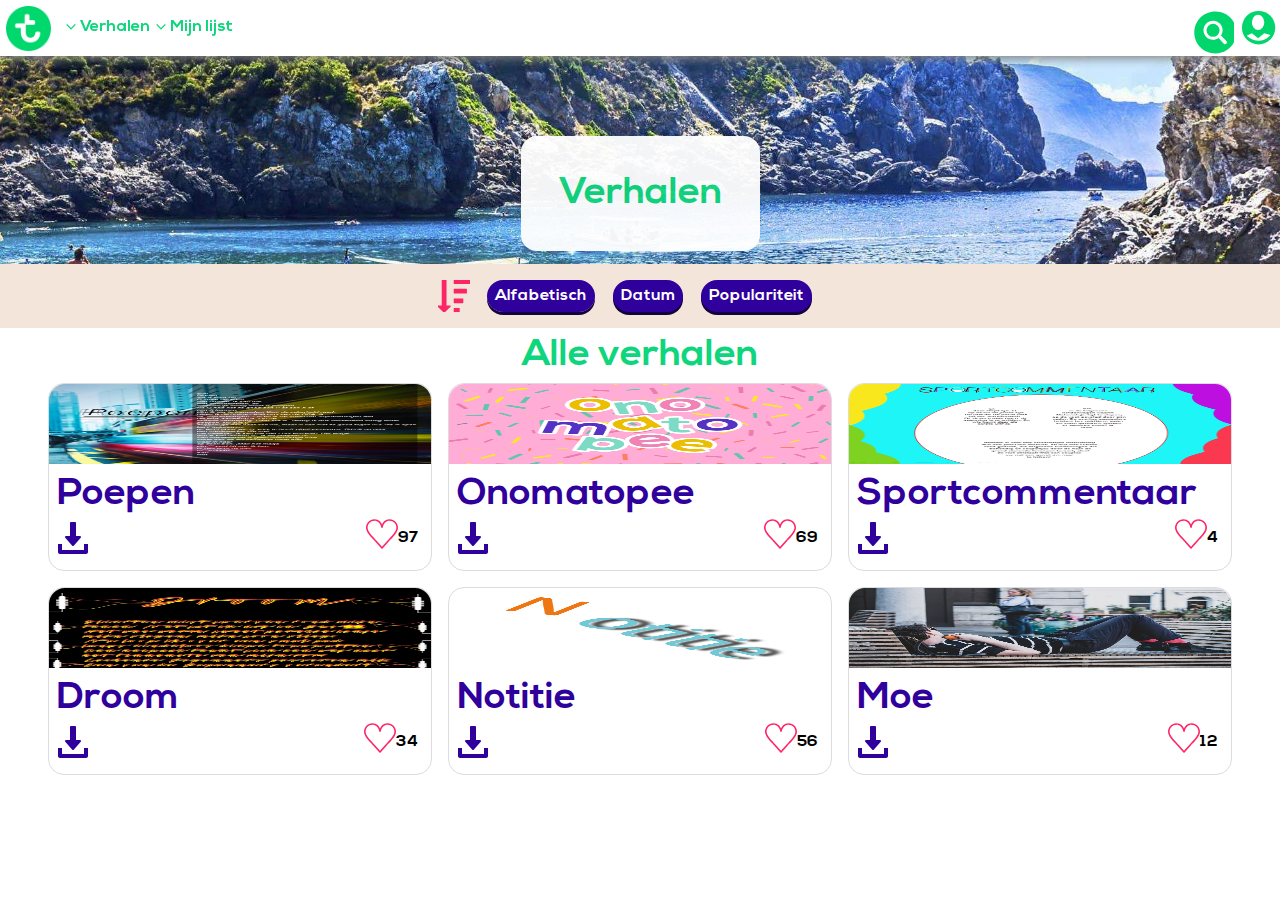
==== indexleeg.html @ 619c28d5 "veel verbeteringen" ====
<!DOCTYPE html>
<html lang="en">

<head>
    <meta charset="utf-8">
    <meta name="author" content="Jemiah Sewradj">
    <meta name="viewport" content="width=device-width, initial-scale=1.0">
    <link rel="stylesheet" href="stylesheet.css">
    <title>Transavia</title>


</head>

<body>
    <header>
        <nav>
            <ul>
                <li><a href="" id="logo"></a></li>
                <li>
                    <a href="index.html" class="pijltje">Verhalen</a>
                </li>
                <li> <a href="mijnlijst.html" class="pijltje">
                        <div class="melding"></div>
                        Mijn lijst
                    </a>
                </li>
                <li><button></button></li>
                <li><a>
                        <div id="login"></div>
                    </a></li>
            </ul>

        </nav>

        <h1>Verhalen</h1>
    </header>


    <form action="index.html">
        <ul>
            <li id="sorteer"></li>
            <li id="alfa">
                <a href="indexleegalfabetisch.html">
                    Alfabetisch
                </a>
            </li>
            <li>
                <button>
                    Datum
                </button>
            </li>
            <li>
                <button>
                    Populariteit
                </button>
            </li>
        </ul>
    </form>

    <main>
        <section>
            <h2>Alle verhalen</h2>
            <div>
                <article>
                    <a href="">
                        <img src="afbeeldingen/poepen.jpg" alt="" width="90">
                        <h3>Poepen</h3>
                    </a>
                    <footer>
                        <button></button>
                        <div>97</div>
                    </footer>
                </article>


                <article>
                    <a href="">
                        <img src="afbeeldingen/onomatopee.jpg" alt="" width="90">
                        <h3>Onomatopee</h3>
                    </a>
                    <footer>
                        <button></button>
                        <div>69</div>
                    </footer>
                </article>


                <article>
                    <a href="">
                        <img src="afbeeldingen/sportcommentaar.jpg" alt="" width="90">
                        <h3>Sportcommentaar</h3>
                    </a>
                    <footer>
                        <button></button>
                        <div>4</div>
                    </footer>
                </article>


                <article>
                    <a href="">
                        <img src="afbeeldingen/droom.jpg" alt="" width="90">
                        <h3>Droom</h3>
                    </a>
                    <footer>
                        <button></button>
                        <div>34</div>
                    </footer>
                </article>


                <article>
                    <a href="">
                        <img src="afbeeldingen/notitie%20thumbnail.png" alt="" width="90">
                        <h3>Notitie</h3>
                    </a>
                    <footer>
                        <button></button>
                        <div>56</div>
                    </footer>
                </article>


                <article>
                    <a href="">
                        <img src="afbeeldingen/moe.jpeg" alt="" width="90">
                        <h3>Moe</h3>
                    </a>
                    <footer>
                        <button></button>
                        <div>12</div>
                    </footer>
                </article>

            </div>
        </section>

    </main>

    <script src="javascript.js"></script>
</body>



</html>
---- stylesheet.css ----
/*======ALGEMEEN======*/
/*bron: https://www.youtube.com/watch?v=QhhYZJFOZnY*/

@font-face {
    font-family: 'nexa';
    src: url(fonts/Nexa_Bold.ttf);
    font-style: normal;
}

body {
    background: white;
    margin: 0;
    width: 100vw;
    padding: 0;
    font-family: nexa;
}

* {
    box-sizing: border-box;
}

h1,
h2,
h3 {
    color: #0FD67D;
    font-size: 2.375rem;
}

section > h2 {
    text-align: center;
    margin-top: 0.2em;
    margin-bottom: 0em;
}

h4 {

    font-size: 1.5rem;
}

h5 {

    font-size: 1.25rem;
}

h6 {

    font-size: 1rem;
}

a {
    text-decoration-line: none;
}

li {
    margin-right: 2em;
    margin-left: -.9em;
}

h3:hover {
    color: #FE2566;
}

button {
    font-family: nexa;
}

/*======HEADER======*/
nav > ul {
    box-shadow: 0em .2em .6em grey;
    position: fixed;
    top: 0;
    background: white;
    z-index: 100;
    margin-top: 0;
    height: 3.5rem;
    margin-right: auto;
    width: 100%;
}

nav > ul > li:nth-child(1) {
    padding-left: 0.3em;
    padding-top: 0.15em;
}

#logo {
    background-image: url(afbeeldingen/logo%20kopie.png);
    background-repeat: no-repeat;
    background-size: 2.8em;
    padding: 2em;
    padding-top: 0em;
    padding-left: 1em;
    margin-right: -0.5em;
}

nav > ul > li:nth-child(2) {
    position: relative;
}

.pijltje {
    position: absolute;
    background-image: url(afbeeldingen/down-arrow.svg);
    background-size: 0.9em;
    background-position: left;
    background-repeat: no-repeat;
    padding: 1em;
}

.pijltje:hover {
    background-image: url(afbeeldingen/pijltje.svg);
}

nav > ul > li:nth-child(4) {
    padding: 0.1em;
    margin-right: 1em;
}

nav > ul > li:nth-child(3) {
    margin-left: 3.6em;
    flex-grow: 2;
    position: relative;
}

nav > ul > li:nth-child(5) {
    margin-top: 0.2em;
    margin-right: 0em;
}

#login {
    background-image: url(afbeeldingen/inlog-icoon.svg);
    background-repeat: no-repeat;
    background-size: 2.7em;
    padding-top: 2em;
    padding-bottom: 0.5em;
    padding-right: 2.5em;
}

#login:hover {
    background-image: url(afbeeldingen/inlog-icoonhover.svg);
}

nav > ul > li > button {
    background-image: url(afbeeldingen/zoek-icoon.svg);
    background-repeat: no-repeat;
    background-size: 4.1em;
    padding-top: 2em;
    padding-bottom: 2em;
    padding-right: 3em;
}

nav > ul > li > button:hover {
    background-image: url(afbeeldingen/zoek-icoonhover.svg);
}

nav > ul > li > a {
    color: #0FD67D;
    font: 2.375rem;
}

nav > ul > li > a:hover {
    color: #30009D;
}

/*========FORM=========*/
form > ul > li > button {
    background-color: #30009D;
    padding: 0.5em;
    border-radius: 6.25em;
    font-size: 1rem;
    color: white;
    border: none;
    box-shadow: 0px 3px 0px 0px #14003E;
}

form ul li:nth-of-type(1) {
    margin-left: 0.1em;
}

form button:hover {
    background-color: #623DB5;
    box-shadow: 0px 3px 0px 0px #150044;
}

#sorteer {
    background-image: url(afbeeldingen/sort-by-attributes.svg);
    background-repeat: no-repeat;
    background-size: 2.1em;
    padding: 1em;
    background-position: center;
}

#tandwiel {
    background-image: url(afbeeldingen/settings.svg);
    background-repeat: no-repeat;
    background-size: 2em;
    padding: 1.2em;
    background-position: center;
}

ul {
    list-style: none;
    flex-direction: row;
    display: flex;
    padding: .2em;
    padding-left: 1em;
    margin-left: 0em;
}


form > ul {
    background-color: #F3E5D9;
    width: 100vw;
    padding: 1em;
    margin-top: 0;
    margin-bottom: 0;
    justify-content: center;
}

form > ul > li > img {
    margin-top: 0.2em;
    margin-left: .3em;
}

#form {
    background-color: #F3E5D9;
    padding: 2em;
}

.zoek {
    margin-top: -5.9em;
    display: flex;
    justify-content: flex-end;
    opacity: 0;
}

.laatzien {
    opacity: 1;
}

#zoeken {
    padding: 0em;
    background: none;
}

#zoeken input {
    border: 1px solid black;
    border-right: none;
    font-family: nexa;
    font-size: 1rem;
    padding: 0.46em;
    padding-right: 5.7em;
    background-color: white;
    border-bottom-left-radius: .375rem;
    border-bottom-right-radius: .1rem;
    border-top-left-radius: .375rem;
    border-top-right-radius: .1rem;


}

#zoeken button {
    background-image: url(afbeeldingen/zoeken.svg);
    background-repeat: no-repeat;
    background-size: 1.5em;
    background-position: center;
    padding-top: 1.2em;
    padding-bottom: 0.6em;
    padding-right: 2em;
    margin-left: -0.2em;
    border-bottom-left-radius: .1rem;
    border-bottom-right-radius: .375rem;
    border-top-left-radius: .1rem;
    border-top-right-radius: .375rem;
    margin-right: -0.5em;
}

/*=======MAIN=======*/
main {
    position: relative;
}

header {
    width: 100%;
    height: 20em;
    background-size: cover;
    background-image: url(afbeeldingen/strand.jpg);
    margin-bottom: -3.5em;
    padding-top: 8.5rem;
}


header h1 {
    text-align: center;
    background-color: white;
    opacity: 0.95;
    padding: 1em;
    margin: 0 auto;
    /margin-top: 1.5em;
    border-radius: 1rem;
    display: table;
}

section > div {
    display: flex;
    justify-content: left;
    overflow-x: scroll;
    max-width: 100vw;
}

section {
    justify-content: center;
}

.progressiebalk {
    display: flex;
    bottom: -1em;
    width: 9em;
    left: 0.9em;
}

article {
    border-radius: 1rem;
    position: relative;
    border: .05em solid gainsboro;
    background: white;
    display: flex;
    flex-wrap: wrap;
    margin: 0.5em;
}

article a {
    width: 100%;
}


article div {
    color: black;
}

article div img {
    /margin-bottom: -.5em;
}

article footer {
    display: flex;
    width: 100%;
    justify-content: space-between;
    margin-bottom: .5em;
    margin-left: .5em;
}

article a > img {
    border: 2em;
    width: 100%;
    max-height: 5em;
    border-top-left-radius: 1rem;
    border-top-right-radius: 1rem;
}

article h3 {
    margin: 0.2em;
    color: #30009D;
}

section:nth-of-type(2) {
    background-color: #F3E5D9;
    padding-left: 0.6em;
    margin-left: -0.5em;
    padding-top: 0.2em;
}

section:nth-of-type(4) {
    background-color: #0FD67D;
    padding-left: 0.6em;
    margin-left: -0.5em;
    padding-top: 0.2em;
}

section:nth-of-type(4) h2 {
    color: white;
}

article button {
    background-color: white;
    border: none;
    padding: 1.5em;
}

article button:hover {
    background-image: url(afbeeldingen/download.svg);
}

footer div {
    background-image: url(afbeeldingen/heart.svg);
    background-size: 2em;
    background-repeat: no-repeat;
    background-position: left;
    padding-right: 0.8em;
    padding-left: 2em;
    padding-top: 1.5em;
    margin-top: -1em;
}

footer div:hover {
    background-image: url(afbeeldingen/hartvol.svg);
}

#download {
    background-image: url(afbeeldingen/downloadleeg.svg);
    background-size: 9em;
    background-repeat: no-repeat;
    padding: 3em;
    background-position: center;
    margin-top: -8.5em;

}

main#download h2 {
    font-size: 1.5rem;
    margin-top: 11em;
    text-align: center;
}

main#download a {
    text-decoration-line: underline;
    font-size: 1.3rem;
    display: flex;
    justify-content: center;
}

li#alfa a {
    background-color: #30009D;
    padding: 0.5em;
    border-radius: 6.25em;
    font-size: 1rem;
    color: white;
    border: none;
    box-shadow: 0px 3px 0px 0px #14003E;
}

#alfa {
    margin-top: 0.5em;
}

li#alfa a:hover {
    background-color: #623DB5;
    box-shadow: 0px 3px 0px 0px #150044;
}

/*===========MICRO-INTERACTIONS===========*/
footer button {
    background-image: url(afbeeldingen/download-2.svg);
    background-size: 2rem;
    background-repeat: no-repeat;

}

.gedownload {
    background-image: url(afbeeldingen/downloadknop.gif);
}

.melding {
    position: absolute;
    background-image: url(afbeeldingen/melding.svg);
    background-size: 1.5em;
    background-repeat: no-repeat;
    background-position: right;
    padding-top: 1.5em;
    padding-right: 2em;
    margin-left: 3.7em;
    margin-top: -0.88em;
    opacity: 0;

    /*:transition {
        opacity: 1;
    }*/
}

.ping {
    transition: 5s;
    opacity: 1;
}


.kruisje {
    background-image: url(afbeeldingen/kruisjepaars.svg);
    background-size: 4em;
    background-repeat: no-repeat;
    padding: 2em;
    margin-top: -1em;
    margin-left: -1.7em;
    opacity: 0;
}

.kruisje:hover {
    background-image: url(afbeeldingen/kruisjeroze.svg);

}

.show {
    opacity: 1;
}

.verdwijn {
    opacity: 1;
}

.verwijderen {
    opacity: 0;
}

.klik {
    background-color: #FE2566;
    box-shadow: 0px 3px 0px 0px #C92254;
}

.klik:hover {
    background-color: #fe608d;
    box-shadow: 0px 3px 0px 0px #c82254;
}

article .mijnlijst {
    position: relative;
}

article > button {
    position: absolute;
    background: none;
    opacity: 0;
}

li button {
    background: none;
    border: none;
}


/*===========INLOGGEN===========*/

#inloggen {
    margin-top: -10em;
    display: flex;

}

#lijn {
    border: 0;
    height: 1px;
    background: #e6e6e6;
    margin-bottom: 1em;
}

#divider {
    border: 0;
    border-bottom: 1px dashed #e6e6e6;
    background: #999;

}

legend {
    color: #30009D;
    font-size: 1.5rem;
    padding-top: 2em;
    margin-bottom: -0.3em;

}

#email {
    border-radius: .375rem;
    border: 1px solid #dfdfdf;
    outline: none;
    font-family: nexa;
    font-size: 1rem;
    padding: 0.4em;
    margin-top: 0.1em;
    background-color: white;
}

#email:hover {
    border-color: #30009D;
    background-color: white;
}

#email:invalid {
    border-color: #FF0000;
    background-color: #FF0000;
}

#email:valid {
    border-color: #0FD67D;
    background-color: #0FD67D;

}

fieldset {
    border-radius: 1rem;
    border: none;
    background-color: white;
    padding: 1em;
    margin: 0.5em;
}

fieldset button {
    background-color: #FE2566;
    padding: 0.2em;
    border-radius: 6.25rem;
    font-size: 1rem;
    color: white;
    border: none;
    box-shadow: 0px 3px 0px 0px #C92254;
    margin-top: 0.5em;
}

fieldset button:hover {
    background-color: #fe608d;
    box-shadow: 0px 3px 0px 0px #c82254;
}

fieldset div:nth-of-type(4) {
    float: right;
    width: 40%;
    font-size: 1rem;
}

fieldset div:nth-of-type(2) {
    float: left;
    width: 40%;
}

fieldset img {
    padding-top: 1em;
    margin-left: 1.4em;
}

#kleur {
    background: none;
}

#achtergrond {
    background-color: #0FD67D;
    border: none;
}

#vingerprint {
    background-image: url(afbeeldingen/fingerprint.svg);
    background-repeat: no-repeat;
    background-size: 4em;
    margin-left: 2em;
    padding: 2em;
    margin-top: 0.8em;
}

#vingerprint:hover {
    background-image: url(afbeeldingen/fingerprint1.svg);
}

/*======IPHONE FORMAAT========*/
@media (max-width: 30em) {

    article {
        min-width: 23em;
    }

    #inloggen {
        margin-left: auto;
        margin-right: auto;
    }
}

/*=======IPAD FORMAAT=========*/
@media (min-width: 30.1em) and (max-width: 63.9em) {
    article {
        width: 40%;
    }

    article footer {
        width: 100%;
    }

    .progressiebalk {
        display: flex;
        bottom: -1em;
        width: 8em;
    }

    section > div {
        display: flex;
        flex-wrap: wrap;
        justify-content: center;
    }

    nav > ul > li:nth-child(5) {
        margin-top: 0.2em;
        margin-right: 0.3em;
    }

    form > ul {
        justify-content: center;
    }


    #inloggen {}

    /form div:nth-of-type(2) {
        visibility: hidden;
    }

}

/*===========LAPTOP FORMAAT===========*/
@media (min-width: 64em) {

    section > div {
        display: flex;
        flex-wrap: wrap;
        justify-content: center;
    }

    article {
        width: 30%;
    }

    form > ul {
        justify-content: center;
    }

    section > div > h2 {
        justify-content: center;
    }


    /#inloggen {
        justify-content: center;
    }
}

/*===========VERHAAL RESPONSIVE VORMGEVEN===========*/
#afbeeldingweg {
    background: none;
    margin-top: -13em;
}

/*======IPHONE FORMAAT========*/
@media (max-width: 29em) {
    #verhaalmobiel {
        display: block;
        background-image: url(afbeeldingen/verhaalmobiel.gif);
    }

    #verhaaltablet {
        display: none;
    }

    #verhaallaptop {
        display: none;
    }
}

/*=======IPAD FORMAAT=========*/
@media (min-width: 29em) and (max-width: 63.9em) {
    #verhaaltablet {
        /display: block;
        background-image: url(afbeeldingen/verhaaltablet.gif);
    }

    #verhaallaptop {
        display: none;
    }

    #verhaalmobiel {
        display: none;
    }

}

/*===========LAPTOP FORMAAT===========*/
@media (min-width: 64em) and (max-width: 162em) {
    #verhaalmobiel {
        display: none;
        background-image: url(afbeeldingen/verhaallaptop.gif);
    }

    #verhaaltablet {
        display: none;
    }

    #verhaallaptop {
        display: block;
    }
}
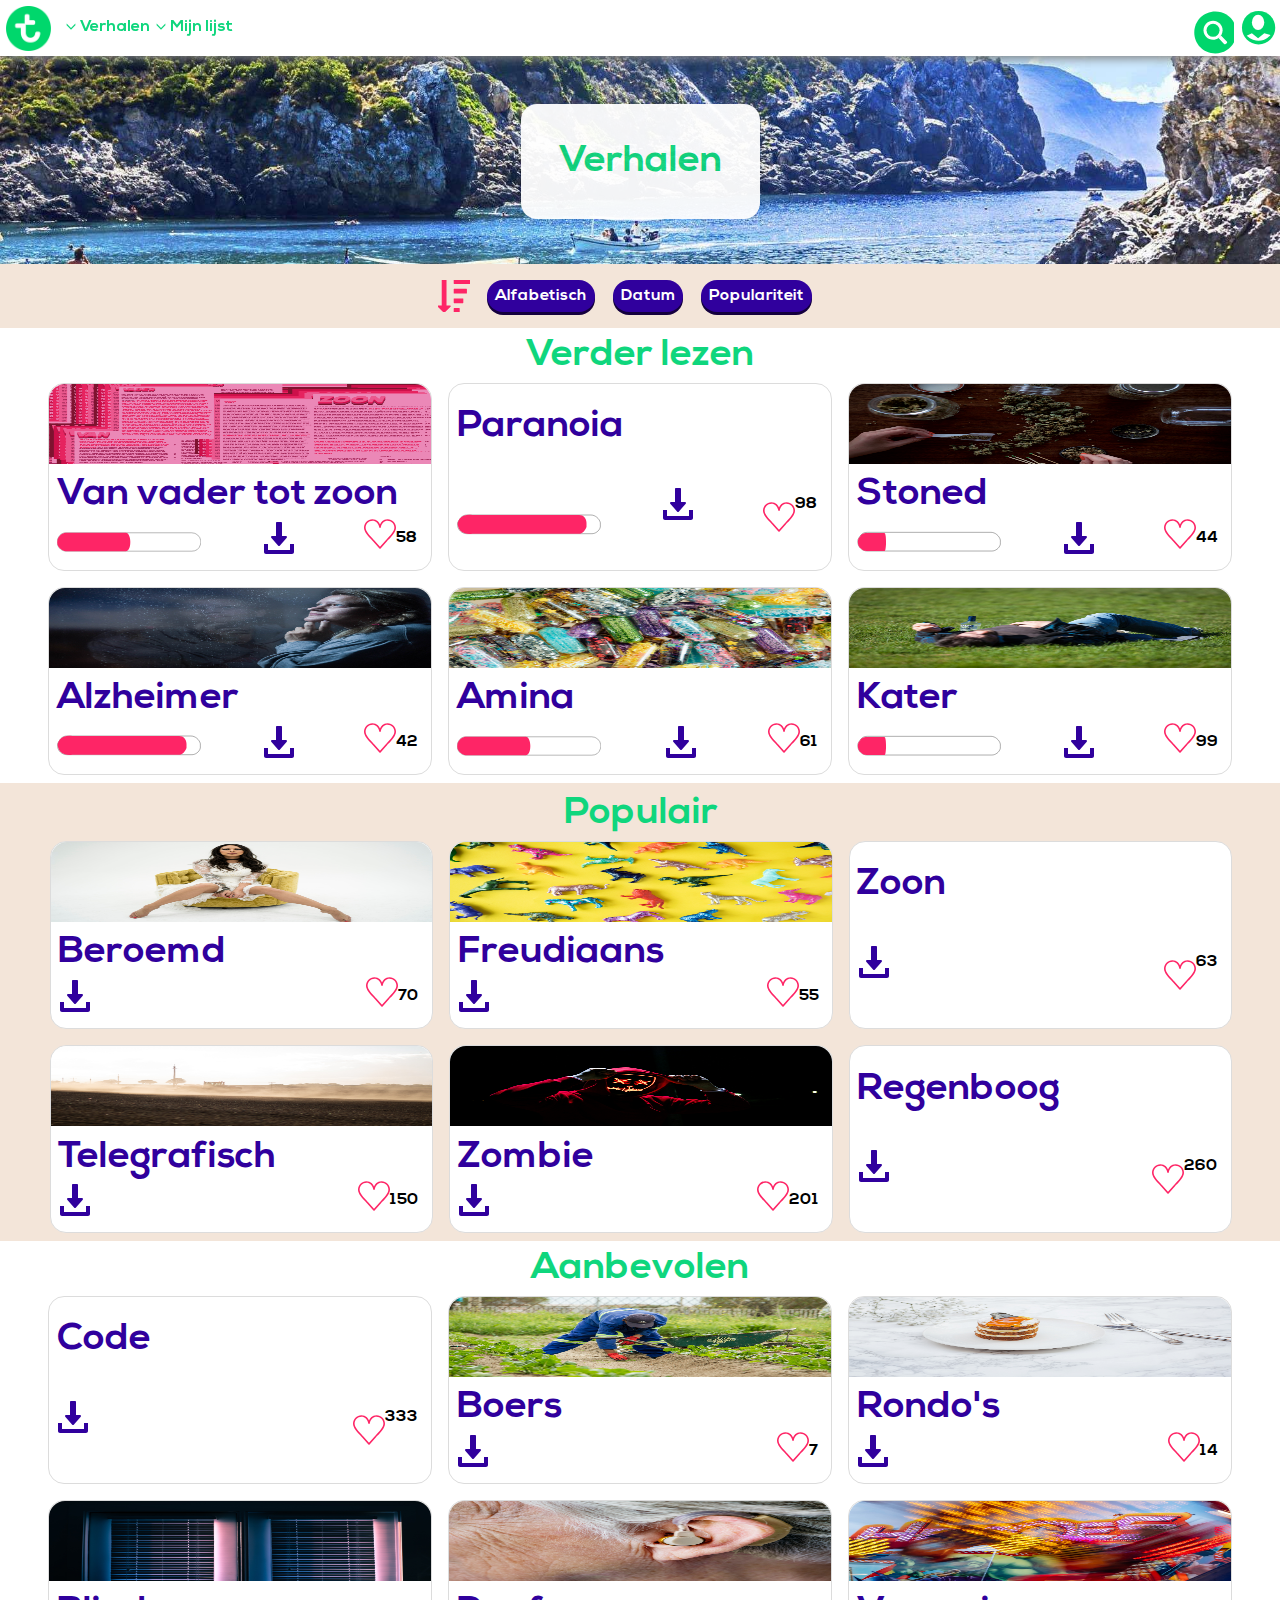
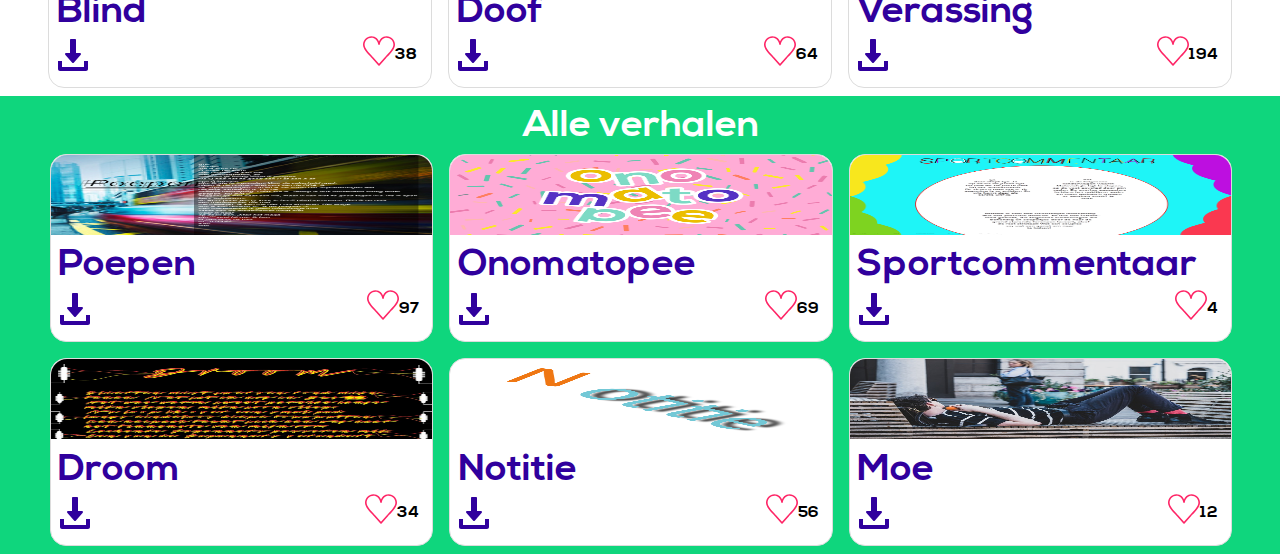
==== commit 12e95194: "verbeteringen" ====
--- a/indexleeg.html
+++ b/indexleeg.html
@@ -1,3 +1,4 @@
+
 <!DOCTYPE html>
 <html lang="en">
 
@@ -25,24 +26,30 @@
                     </a>
                 </li>
                 <li><button></button></li>
-                <li><a>
+                <li><a href="inloggen.html">
                         <div id="login"></div>
                     </a></li>
             </ul>
 
         </nav>
-
+        <form action="#" class="zoek">
+            <fieldset id="zoeken">
+                <input type="text" placeholder="Typ je zoekwoorden">
+                <button></button>
+            </fieldset>
+        </form>
         <h1>Verhalen</h1>
+
     </header>
 
 
     <form action="index.html">
         <ul>
             <li id="sorteer"></li>
-            <li id="alfa">
-                <a href="indexleegalfabetisch.html">
+            <li>
+                <button>
                     Alfabetisch
-                </a>
+                </button>
             </li>
             <li>
                 <button>
@@ -59,6 +66,242 @@
 
     <main>
         <section>
+            <h2>Verder lezen</h2>
+            <div>
+                <article>
+                    <a href="vanvadertotzoon.html">
+                        <img src="afbeeldingen/verhaal1.jpg" alt="" width="90">
+                        <h3>Van vader tot zoon</h3>
+                    </a>
+                    <footer>
+                        <img class="progressiebalk" src="afbeeldingen/progressie.svg" alt="">
+                        <button></button>
+                        <div>58</div>
+                    </footer>
+                </article>
+
+
+                <article>
+                    <a href="">
+                        <img src="afbeeldingen/boos.jpg" alt="">
+                        <h3>Paranoia</h3>
+                    </a>
+                    <footer>
+                        <img class="progressiebalk" src="afbeeldingen/progressie1.0.svg" alt="">
+                        <button></button>
+                        <div>98</div>
+                    </footer>
+                </article>
+
+
+                <article>
+                    <a href="">
+                        <img src="afbeeldingen/stoned.jpg" alt="" width="90">
+                        <h3>Stoned</h3>
+                    </a>
+                    <footer>
+                        <img class="progressiebalk" src="afbeeldingen/progressie2.0.svg" alt="">
+                        <button></button>
+                        <div>44</div>
+                    </footer>
+                </article>
+
+                <article>
+                    <a href="">
+                        <img src="afbeeldingen/alzheimer.jpg" alt="" width="90">
+                        <h3>Alzheimer</h3>
+                    </a>
+                    <footer>
+                        <img class="progressiebalk" src="afbeeldingen/progressie1.0.svg" alt="">
+                        <button></button>
+                        <div>42</div>
+                    </footer>
+                </article>
+
+
+                <article>
+                    <a href="">
+                        <img src="afbeeldingen/amina.jpg" alt="" width="90">
+                        <h3>Amina</h3>
+                    </a>
+                    <footer>
+                        <img class="progressiebalk" src="afbeeldingen/progressie.svg" alt="">
+                        <button></button>
+                        <div>61</div>
+                    </footer>
+                </article>
+
+
+                <article>
+                    <a href="">
+                        <img src="afbeeldingen/kater.jpg" alt="">
+                        <h3>Kater</h3>
+                    </a>
+                    <footer>
+                        <img class="progressiebalk" src="afbeeldingen/progressie2.0.svg" alt="">
+                        <button></button>
+                        <div>99</div>
+                    </footer>
+                </article>
+
+            </div>
+        </section>
+
+        <section>
+            <h2>Populair</h2>
+            <div>
+
+                <article>
+                    <a href="">
+                        <img src="afbeeldingen/beroemd.jpg" alt="" width="90">
+                        <h3>Beroemd</h3>
+                    </a>
+                    <footer>
+                        <button></button>
+                        <div>70</div>
+                    </footer>
+                </article>
+
+
+                <article>
+                    <a href="">
+                        <img src="afbeeldingen/freudiaans.jpg" alt="" width="90">
+                        <h3>Freudiaans</h3>
+                    </a>
+                    <footer>
+                        <button></button>
+                        <div>55</div>
+                    </footer>
+                </article>
+
+
+                <article>
+                    <a href="">
+                        <img src="afbeeldingen/zoon.jpg" alt="" width="90">
+                        <h3>Zoon</h3>
+                    </a>
+                    <footer>
+                        <button></button>
+                        <div>63</div>
+                    </footer>
+                </article>
+
+
+                <article>
+                    <a href="">
+                        <img src="afbeeldingen/telegraaf.jpg" alt="" width="90">
+                        <h3>Telegrafisch</h3>
+                    </a>
+                    <footer>
+                        <button></button>
+                        <div>150</div>
+                    </footer>
+                </article>
+
+
+                <article>
+                    <a href="">
+                        <img src="afbeeldingen/zombie.jpg" alt="" width="90">
+                        <h3>Zombie</h3>
+                    </a>
+                    <footer>
+                        <button></button>
+                        <div>201</div>
+                    </footer>
+                </article>
+
+
+                <article>
+                    <a href="">
+                        <img src="afbeeldingen/regenboog.jpg" alt="">
+                        <h3>Regenboog</h3>
+                    </a>
+                    <footer>
+                        <button></button>
+                        <div>260</div>
+                    </footer>
+                </article>
+
+            </div>
+        </section>
+
+        <section>
+            <h2>Aanbevolen</h2>
+            <div>
+                <article>
+                    <a href="">
+                        <img src="afbeeldingen/code.jpg" alt="" width="90">
+                        <h3>Code</h3>
+                    </a>
+                    <footer>
+                        <button></button>
+                        <div>333</div>
+                    </footer>
+                </article>
+
+
+                <article>
+                    <a href="">
+                        <img src="afbeeldingen/boers.jpg" alt="" width="90">
+                        <h3>Boers</h3>
+                    </a>
+                    <footer>
+                        <button></button>
+                        <div>7</div>
+                    </footer>
+                </article>
+
+
+                <article>
+                    <a href="">
+                        <img src="afbeeldingen/rondo.jpg" alt="" width="90">
+                        <h3>Rondo's</h3>
+                    </a>
+                    <footer>
+                        <button></button>
+                        <div>14</div>
+                    </footer>
+                </article>
+
+
+                <article>
+                    <a href="">
+                        <img src="afbeeldingen/blind.jpg" alt="" width="90">
+                        <h3>Blind</h3>
+                    </a>
+                    <footer>
+                        <button></button>
+                        <div>38</div>
+                    </footer>
+                </article>
+
+
+                <article>
+                    <a href="">
+                        <img src="afbeeldingen/doof.jpg" alt="" width="90">
+                        <h3>Doof</h3>
+                    </a>
+                    <footer>
+                        <button></button>
+                        <div>64</div>
+                    </footer>
+                </article>
+
+
+                <article>
+                    <a href="">
+                        <img src="afbeeldingen/verassing.jpg" alt="" width="90">
+                        <h3>Verassing</h3>
+                    </a>
+                    <footer>
+                        <button></button>
+                        <div>194</div>
+                    </footer>
+                </article>
+
+            </div>
+        </section>
+        <section>
             <h2>Alle verhalen</h2>
             <div>
                 <article>
--- a/stylesheet.css
+++ b/stylesheet.css
@@ -232,6 +232,10 @@
     opacity: 0;
 }
 
+.zoekknop {
+    background-image: url(afbeeldingen/zoek-icoonhover.svg);
+}
+
 .laatzien {
     opacity: 1;
 }
@@ -239,6 +243,7 @@
 #zoeken {
     padding: 0em;
     background: none;
+    margin-top: 1em;
 }
 
 #zoeken input {
@@ -253,19 +258,18 @@
     border-bottom-right-radius: .1rem;
     border-top-left-radius: .375rem;
     border-top-right-radius: .1rem;
-
-
 }
 
 #zoeken button {
+    background-color: #30009D;
     background-image: url(afbeeldingen/zoeken.svg);
     background-repeat: no-repeat;
     background-size: 1.5em;
     background-position: center;
-    padding-top: 1.2em;
-    padding-bottom: 0.6em;
+    padding-top: 1.6em;
+    padding-bottom: 1em;
     padding-right: 2em;
-    margin-left: -0.2em;
+    margin-left: -0.3em;
     border-bottom-left-radius: .1rem;
     border-bottom-right-radius: .375rem;
     border-top-left-radius: .1rem;
@@ -294,7 +298,6 @@
     opacity: 0.95;
     padding: 1em;
     margin: 0 auto;
-    /margin-top: 1.5em;
     border-radius: 1rem;
     display: table;
 }
@@ -331,14 +334,10 @@
     width: 100%;
 }
 
-
 article div {
     color: black;
 }
 
-article div img {
-    /margin-bottom: -.5em;
-}
 
 article footer {
     display: flex;
@@ -463,16 +462,12 @@
     background-image: url(afbeeldingen/melding.svg);
     background-size: 1.5em;
     background-repeat: no-repeat;
-    background-position: right;
+    background-position: left;
     padding-top: 1.5em;
     padding-right: 2em;
-    margin-left: 3.7em;
+    margin-left: 3.4em;
     margin-top: -0.88em;
     opacity: 0;
-
-    /*:transition {
-        opacity: 1;
-    }*/
 }
 
 .ping {
@@ -493,7 +488,6 @@
 
 .kruisje:hover {
     background-image: url(afbeeldingen/kruisjeroze.svg);
-
 }
 
 .show {
@@ -534,12 +528,13 @@
 }
 
 
+
 /*===========INLOGGEN===========*/
 
 #inloggen {
     margin-top: -10em;
     display: flex;
-
+    justify-content: center;
 }
 
 #lijn {
@@ -550,10 +545,13 @@
 }
 
 #divider {
+    transform: rotate(90deg);
     border: 0;
-    border-bottom: 1px dashed #e6e6e6;
-    background: #999;
-
+    border: .3px solid #e6e6e6;
+    background: #e6e6e6;
+    margin-left: 8.9em;
+    margin-top: 4em;
+    width: 8em;
 }
 
 legend {
@@ -561,7 +559,6 @@
     font-size: 1.5rem;
     padding-top: 2em;
     margin-bottom: -0.3em;
-
 }
 
 #email {
@@ -572,6 +569,7 @@
     font-size: 1rem;
     padding: 0.4em;
     margin-top: 0.1em;
+    margin-bottom: 1em;
     background-color: white;
 }
 
@@ -582,12 +580,10 @@
 
 #email:invalid {
     border-color: #FF0000;
-    background-color: #FF0000;
 }
 
 #email:valid {
     border-color: #0FD67D;
-    background-color: #0FD67D;
 
 }
 
@@ -599,7 +595,7 @@
     margin: 0.5em;
 }
 
-fieldset button {
+fieldset a {
     background-color: #FE2566;
     padding: 0.2em;
     border-radius: 6.25rem;
@@ -607,10 +603,12 @@
     color: white;
     border: none;
     box-shadow: 0px 3px 0px 0px #C92254;
-    margin-top: 0.5em;
-}
-
-fieldset button:hover {
+    margin-top: .5em;
+    padding: .5em;
+
+}
+
+fieldset a:hover {
     background-color: #fe608d;
     box-shadow: 0px 3px 0px 0px #c82254;
 }
@@ -619,17 +617,29 @@
     float: right;
     width: 40%;
     font-size: 1rem;
+    margin-top: -3em;
 }
 
 fieldset div:nth-of-type(2) {
     float: left;
-    width: 40%;
+    width: 60%;
 }
 
 fieldset img {
     padding-top: 1em;
     margin-left: 1.4em;
 }
+
+#colorchange {
+    background-color: #FE2566;
+    box-shadow: 0px 3px 0px 0px #C92254;
+}
+
+#colorchange:hover {
+    background-color: #fe608d;
+    box-shadow: 0px 3px 0px 0px #c82254;
+}
+
 
 #kleur {
     background: none;
@@ -700,10 +710,17 @@
 
     #inloggen {}
 
-    /form div:nth-of-type(2) {
+    form div:nth-of-type(3) {
         visibility: hidden;
     }
 
+    form div:nth-of-type(4) {
+        visibility: hidden;
+    }
+
+    fieldset div:nth-of-type(2) {
+        width: 40%;
+    }
 }
 
 /*===========LAPTOP FORMAAT===========*/
@@ -727,9 +744,16 @@
         justify-content: center;
     }
 
-
-    /#inloggen {
-        justify-content: center;
+    form div:nth-of-type(3) {
+        visibility: hidden;
+    }
+
+    form div:nth-of-type(4) {
+        visibility: hidden;
+    }
+
+    fieldset div:nth-of-type(2) {
+        width: 40%;
     }
 }
 
@@ -743,7 +767,7 @@
 @media (max-width: 29em) {
     #verhaalmobiel {
         display: block;
-        background-image: url(afbeeldingen/verhaalmobiel.gif);
+        background-image: url(afbeeldingen/verhaalmobiel1.gif);
     }
 
     #verhaaltablet {
@@ -759,7 +783,7 @@
 @media (min-width: 29em) and (max-width: 63.9em) {
     #verhaaltablet {
         /display: block;
-        background-image: url(afbeeldingen/verhaaltablet.gif);
+        background-image: url(afbeeldingen/verhaaltablet3.gif);
     }
 
     #verhaallaptop {
@@ -776,7 +800,7 @@
 @media (min-width: 64em) and (max-width: 162em) {
     #verhaalmobiel {
         display: none;
-        background-image: url(afbeeldingen/verhaallaptop.gif);
+        background-image: url(afbeeldingen/verhaallaptop3.gif);
     }
 
     #verhaaltablet {
